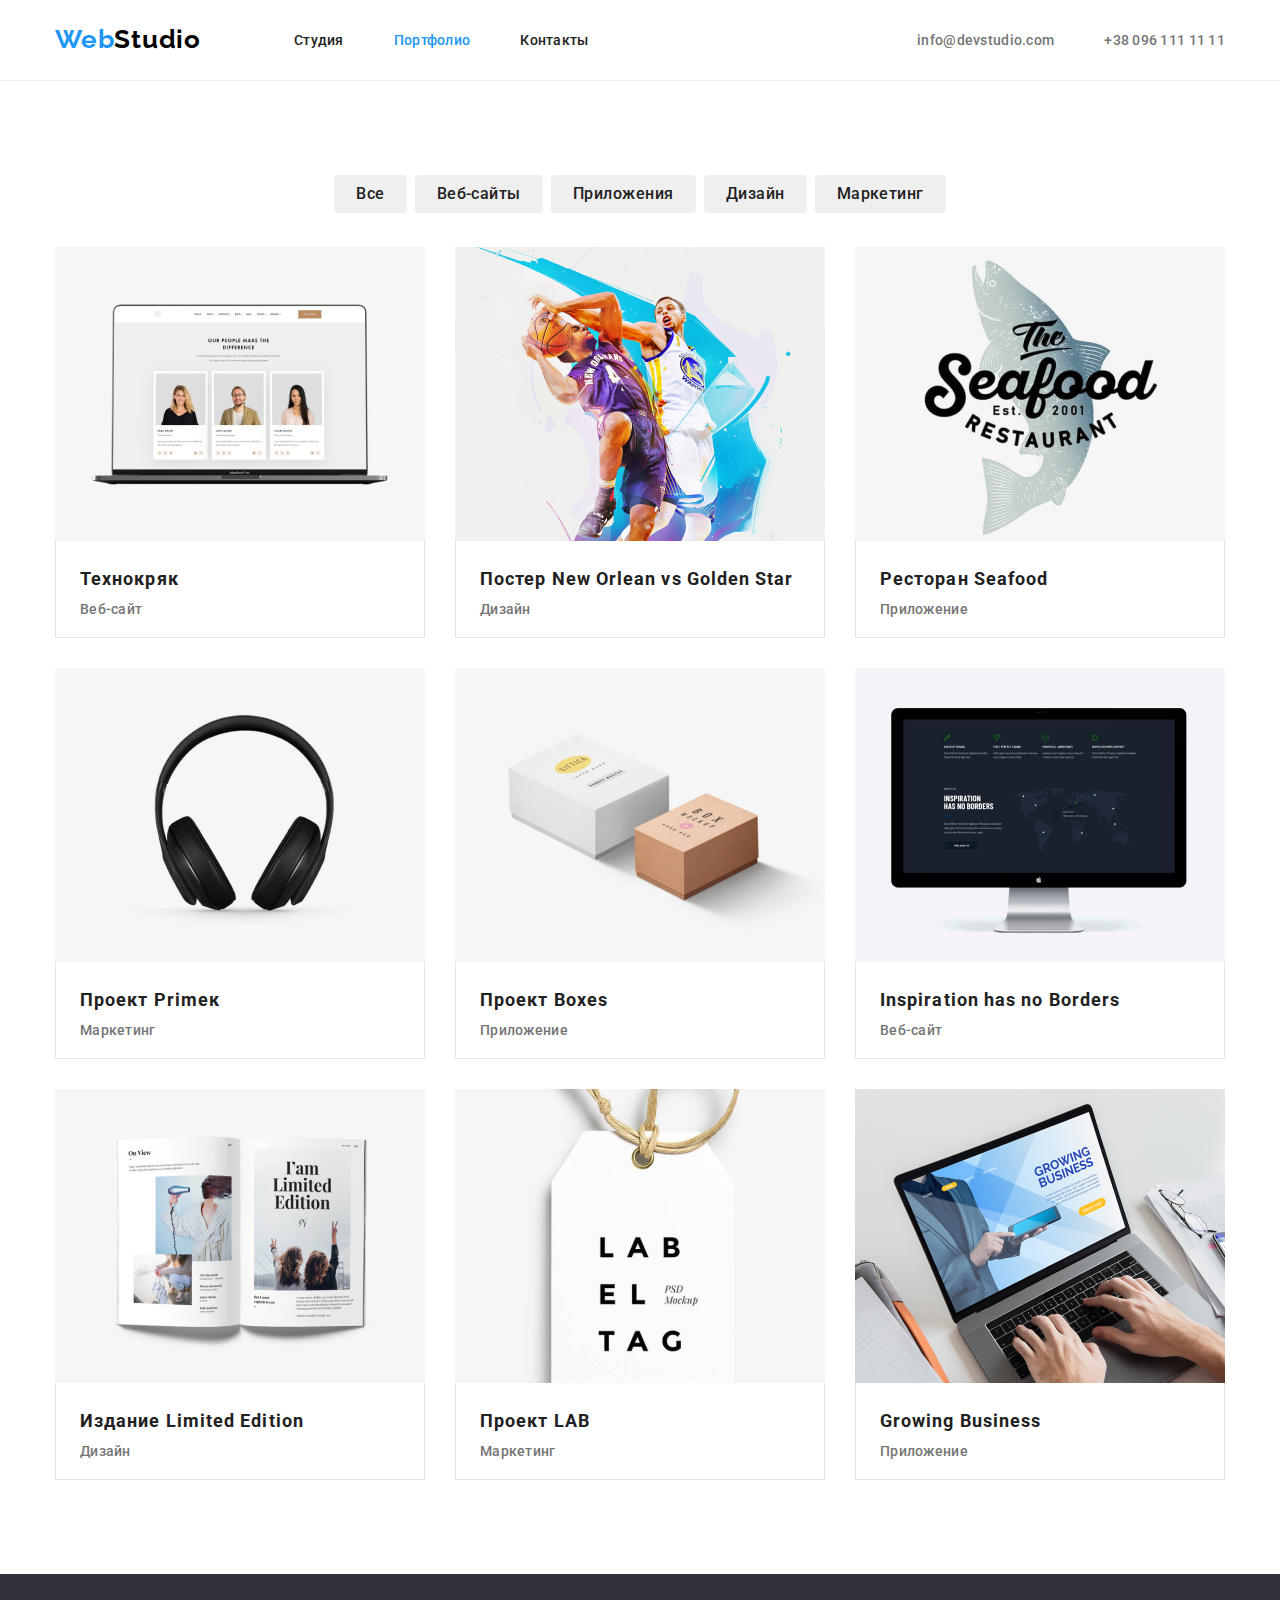
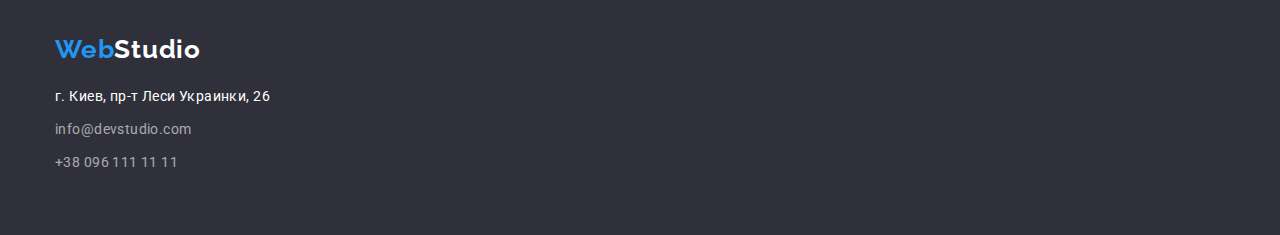
==== portfolio.html @ e69cb71b "ДЗ_4_header" ====
<!DOCTYPE html>
<html lang="ru">
  <head>
    <meta charset="UTF-8" />
    <meta name="viewport" content="width=device-width, initial-scale=1.0" />
    <title>WebStudio</title>
    <!--1-внешняя сылка на нормализацию стилей -->
    <link rel="stylesheet"
    href=https://cdnjs.cloudflare.com/ajax/libs/modern-normalize/1.0.0/modern-normalize.css>
    <!--2-внешняя ссылка на стили шрифтов Google-->
    <link rel="preconnect" href="https://fonts.gstatic.com" />
    <link
      href="https://fonts.googleapis.com/css2?family=Raleway:wght@700&family=Roboto:wght@400;500;700;900&display=swap"
      rel="stylesheet"
    />
    <!--3-ссылка на таблицы стилей в даном проекте-->
    <link rel="stylesheet" href="./css/styles.css" />
  </head>
  <body>
      <header class="header">
			<div class="container"><a class="logo" href="/"><span>Web</span>Studio</a>
        <nav class="navigation">
          <ul class="site-nav">
            <li class="list-site">
              <a class="nav" href="./index.html">Студия</a>
            </li>
            <li class="list-site">
              <a class="nav is-current" href="#">Портфолио</a>
            </li>
            <li class="list-site">
              <a class="nav" href="#">Контакты</a>
            </li>
          </ul>
        </nav>
        <ul class="adress-header">
          <li>
            <a class="nav-mail" href="mailto:info@devstudio.com"
              >info@devstudio.com</a
            >
          </li>
          <li>
            <address>
              <a class="nav-phone" href="tel:+380961111111"
                >+38 096 111 11 11</a
              >
            </address>
          </li>
        </ul></div>
        
      </header>
      <main>
        <!-- секция единственная -->
        <section class="total">
 <!-- КНОПКИ -->
          <div class="items">
            <ul class="butons">
              <li class="button-item">
                <button class="btn" type="button">Все</button>
              </li>
              <li class="button-item">
                <button class="btn" type="button">Веб-сайты</button>
              </li>
              <li class="button-item">
                <button class="btn" type="button">Приложения</button>
              </li>
              <li class="button-item">
                <button class="btn" type="button">Дизайн</button>
              </li>
              <li class="button-item">
                <button class="btn" type="button">Маркетинг</button>
              </li>
            </ul>
			 </div>
			 
			  <div class="container">
<h1 class="visually-hiden">Наши работы</h1>
          <!-- КАРТОЧКИ -->
          <ul class="article">
            <li class="article-item">
              <img
                class="article-img"
                src="./imaiges-portfolio/технокряк.jpg"
                alt="Ноутбук с открытым сайтом"
                width="370"
                height="294"
				  />
				  <div class="item">
              <h2 class="article-caption">Технокряк</h2>
              <p class="text">Веб-сайт</p></div>
            </li>
            <li class="article-item">
              <img
                class="article-img"
                src="./imaiges-portfolio/постер.jpg"
                alt="Два соперника играют в баскетбол"
                width="370"
                height="294"
				  />
				  <div class="item">
              <h2 class="article-caption">Постер New Orlean vs Golden Star</h2>
				  <p class="text">Дизайн</p>
				</div>
            </li>
            <li class="article-item">
              <img
                class="article-img"
                src="./imaiges-portfolio/ресторан.jpg"
                alt="Эмблема ресторана"
                width="370"
                height="294"
				  />
				  <div class="item">
              <h2 class="article-caption">Ресторан Seafood</h2>
				  <p class="text">Приложение</p>
				</div>
            </li>
            <li class="article-item">
              <img
                class="article-img"
                src="./imaiges-portfolio/prime.jpg"
                alt="Беспроводные наушники"
                width="370"
                height="294"
				  />
				  <div class="item">
              <h2 class="article-caption">Проект Primeк</h2>
				  <p class="text">Маркетинг</p>
				</div>
            </li>
            <li class="article-item">
              <img
                class="article-img"
                src="./imaiges-portfolio/boxes.jpg"
                alt="Две коробки"
                width="370"
                height="294"
				  />
				  <div class="item">
              <h2 class="article-caption">Проект Boxes</h2>
              <p class="text">Приложение</p></div>
            </li>
            <li class="article-item">
              <img
                class="article-img"
                src="./imaiges-portfolio/no-Borders.jpg"
                alt="Монитор компьютера"
                width="370"
                height="294"
              /><div class="item">
              <h2 class="article-caption">Inspiration has no Borders</h2>
              <p class="text">Веб-сайт</p></div>
            </li>
            <li class="article-item">
              <img
                class="article-img"
                src="./imaiges-portfolio/Limited-Edition.jpg"
                alt="Раскрытый журнал"
                width="370"
                height="294"
              /><div class="item">
              <h2 class="article-caption">Издание Limited Edition</h2>
              <p class="text">Дизайн</p></div>
            </li>
            <li class="article-item">
              <img
                class="article-img"
                src="./imaiges-portfolio/LAB.png"
                alt="Бирка проекта"
                width="370"
                height="294"
              /><div class="item">
              <h2 class="article-caption">Проект LAB</h2>
              <p class="text">Маркетинг</p></div>
            </li>
            <li class="article-item">
              <img
                class="article-img"
                src="./imaiges-portfolio/Growing-Business.jpg"
                alt="Ноутбук с заглавной страницей сайта"
                width="370"
                height="294"
              /><div class="item">
              <h2 class="article-caption">Growing Business</h2>
              <p class="text">Приложение</p></div>
            </li>
          </ul>
			  </div>
          
        </section>
      </main>
      <footer>
			<div class="container"><a class="logo-footer" href="/"><span>Web</span>Studio</a>
        <address class="footer">
          <p class="text-footer">г. Киев, пр-т Леси Украинки, 26</p>
          <p class="footer-mail">info@devstudio.com</p>
          <p class="footer-phone">+38 096 111 11 11</p>
        </address></div>
        
      </footer>
    </div>
  </body>
</html>
---- css/styles.css ----
/*-----------Переменные цвета---*/
:root {
  --accent-color: #2196f3;
  --text-color: #757575;
  --basic-color: #212121;
  --active-color: #ffffff;
  --hero-color: #2f303a;
}
/*-шрифт на все кроме ссылок и кнопок*/
body {
  /* max-width: 1600px; */
  font-family: Roboto, sans-serif;
  font-style: normal;
  font-size: 14px;
  font-weight: 500;
  line-height: 1.142;
  letter-spacing: 0.02em;
  text-align: left;
}
/*- обнуляем отступы*/
*,
*::before,
*::after {
  margin: 0;
  padding: 0;
}
img {
  display: block;
}

/*убираем декор у ссылок и у списков*/
a {
  text-decoration: none;
  color: var(--basic-color);
}
li {
  list-style-type: none;
}
/* контейнер для всех секций */
.container {
  width: 1200px;
  padding-left: 15px;
  padding-right: 15px;
  margin: 0 auto;
}
/* ---ШАПКА----*/
.header {
  border-bottom: 1px solid #ececec;
  padding-top: 24px;
  padding-bottom: 25px;
}
.header .container {
  display: flex;
  align-items: center;
}
.logo {
  margin-right: 93px;
}
.navigation {
  display: flex;
  align-items: center;
}

.site-nav {
  display: flex;
  align-items: center;
}
.list-site:not(:last-child) {
  margin-right: 50px;
}

.adress-header {
  display: flex;
  align-items: center;
  margin-left: auto;
}
.mail-header,
.phone-header {
  display: flex;
  align-items: center;
}
.mail-icon {
  display: block;
  margin-right: 10px;
  cursor: pointer;
}
.mail-header:focus > .mail-icon,
.mail-header:hover > .mail-icon {
  background-color: var(--accent-color);
}
.nav-mail {
  display: flex;
  align-items: center;
}
.phone-icon {
  display: block;
  margin-right: 10px;
  cursor: pointer;
}
.phone-header:hover > .phone-icon,
.phone-header:focus > .phone-icon {
  background-color: var(--accent-color);
}
/* .mail-header::before{
	content:"";
	display: flex;
	background-image: url(../imaiges-svg/envelope.svg);
	width: 16px;height: 12px;
	margin-right: 10px;
	background-size:cover;
	background-repeat: no-repeat;
}
.phone-header::before{	content:"";
	display: flex;
	background-image: url(../imaiges-svg/smartphone.svg);
	width: 10px;height: 16px;
	margin-right: 10px;
	background-size:cover;
	background-repeat: no-repeat;}

.mail-header:hover:before,
.mail-header:focus:before{background-color:var(--accent-color);} */

.nav-mail {
  margin-right: 50px;
}

.logo {
  font-family: Raleway, sans-serif;
  font-style: normal;
  font-weight: 700;
  font-size: 26px;
  line-height: 1.192;
  letter-spacing: 0.03em;
  color: #000000;
}
.logo-footer {
  font-family: Raleway, sans-serif;
  font-style: normal;
  font-weight: 700;
  font-size: 26px;
  line-height: 1.192;
  letter-spacing: 0.03em;
  color: var(--active-color);
}
span {
  color: var(--accent-color);
}
.nav.is-current {
  color: var(--accent-color);
}
.nav:hover,
.nav:focus {
  color: var(--accent-color);
}
.nav-mail,
.nav-phone {
  font-style: normal;
  color: var(--text-color);
}
.nav-mail:hover {
  color: var(--accent-color);
}
.nav-mail:focus {
  color: var(--accent-color);
}
.nav-phone:hover {
  color: var(--accent-color);
}
.nav-phone:focus {
  color: var(--accent-color);
}
/*--секция 1 ГЕРОЙ--*/
.hero {
  background-color: var(--hero-color);
  height: 600px;
  text-align: center;
  padding-top: 200px;
  padding-bottom: 200px;
}
.hero-title {
  font-weight: 900;
  font-size: 44px;
  line-height: 1.363;
  letter-spacing: 0.06em;
  text-transform: uppercase;
  color: var(--active-color);
  min-width: 696px;
  padding-bottom: 30px;
}
.btn-hero {
  border: 0;
  padding: 10px 32px;
  min-width: 73px;
  font-weight: 700;
  font-size: 16px;
  line-height: 1.875;
  letter-spacing: 0.06em;
  color: var(--active-color);
  background-color: var(--accent-color);
  border-radius: 4px;
  cursor: pointer;
}
/*--секция 2 список--*/
/* ----------прячем заголовок---------- */
.visually-hiden {
  position: absolute;
  clip: rect(0 0 0 0);
  width: 1px;
  height: 1px;
  margin: -1px;
}
.list {
  display: flex;
  align-items: center;
  padding-top: 94px;
  padding-bottom: 94px;
}
.list-article {
  display: flex;
}
.list-item:not(:last-child) {
  margin-right: 30px;
}
.list-item {
  width: 270px;
  height: 101px;
}
.list-caption {
  font-weight: 700;
  font-size: 14px;
  letter-spacing: 0.03em;
  text-transform: uppercase;
  color: var(--basic-color);
  margin-bottom: 10px;
}
.text-list {
  font-style: normal;
  font-weight: 400;
  font-size: 14px;
  line-height: 1.714;
  letter-spacing: 0.03em;
  color: var(--text-color);
}
/*--секция 3 --*/
.work {
  padding-bottom: 94px;
}
.work-list {
  display: flex;
  align-items: center;
}
.work-img:not(:last-child) {
  margin-right: 30px;
}

.work-caption,
.command-caption {
  font-style: normal;
  font-weight: 700;
  font-size: 36px;
  line-height: 1.166;
  text-align: center;
  letter-spacing: 0.03em;
  color: var(--basic-color);
  margin-bottom: 50px;
}
/* ------секция 4--------------- */
.command {
  padding-bottom: 94px;
  padding-top: 94px;
  background-color: #f5f4fa;
}
.command-list {
  display: flex;
  align-items: center;
  text-align: center;
}
.command-article:not(:last-child) {
  margin-right: 30px;
}
.command-subject {
  font-weight: 500;
  font-size: 16px;
  line-height: 1.187;
  text-align: center;
  letter-spacing: 0.03em;
  color: var(--basic-color);
  margin-top: 30px;
  margin-bottom: 10px;
}
.command-text {
  font-style: normal;
  font-weight: 400l;
  font-size: 16px;
  line-height: 1.187;
  text-align: center;
  letter-spacing: 0.03em;
  color: var(--text-color);
}
/*--footer--*/
footer {
  display: block;
  background-color: var(--hero-color);
  padding-bottom: 60px;
  padding-top: 60px;
  margin: 0 auto;
}
.logo-footer {
  display: block;
  margin-bottom: 20px;
}
.text-footer {
  font-style: normal;
  font-weight: 400;
  font-size: 14px;
  line-height: 1.714;
  letter-spacing: 0.03em;
  color: var(--active-color);
  margin-bottom: 9px;
}
.footer-mail,
.footer-phone {
  font-style: normal;
  font-weight: 400;
  font-size: 14px;
  line-height: 1.714;
  letter-spacing: 0.03em;
  color: rgba(255, 255, 255, 0.6);
}
.footer-mail {
  margin-bottom: 9px;
}
/* СТИЛИ ДЛЯ ПОРТФОЛИО */
/* --------кнопки--------- */
.total {
  align-items: center;
  padding-top: 94px;
  padding-bottom: 94px;
}
.items {
  margin-bottom: 34px;
}

.butons {
  display: flex;
  justify-content: center;
  align-items: flex-start;
}
.button-item:not(:last-child) {
  margin-right: 8px;
}
.btn {
  border: 0;
  font-size: 16px;
  font-weight: 500;
  line-height: 1.625;
  letter-spacing: 0.03em;
  color: var(--basic-color);
  padding: 6px 22px;
  height: 38px;
  border-radius: 4px;
  cursor: pointer;
}
.btn:hover,
.btn:focus {
  color: var(--active-color);
  background-color: var(--accent-color);
}
/* ------карточки----------- */
.article {
  display: flex;
  flex-wrap: wrap;
  margin-top: -30px;
  margin-left: -30px;
}
.article-item {
  margin-left: 30px;
  margin-top: 30px;
  flex-basis: calc(100% / 3-33px);
}
.item {
  padding: 20px 24px;
  border: 1px solid #eae2e2;
  border-top: none;
}
.article-caption {
  font-weight: 700;
  font-size: 18px;
  line-height: 2;
  letter-spacing: 0.06em;
  color: var(--basic-color);
  padding-bottom: 4px;
}
.text {
  color: var(--text-color);
}
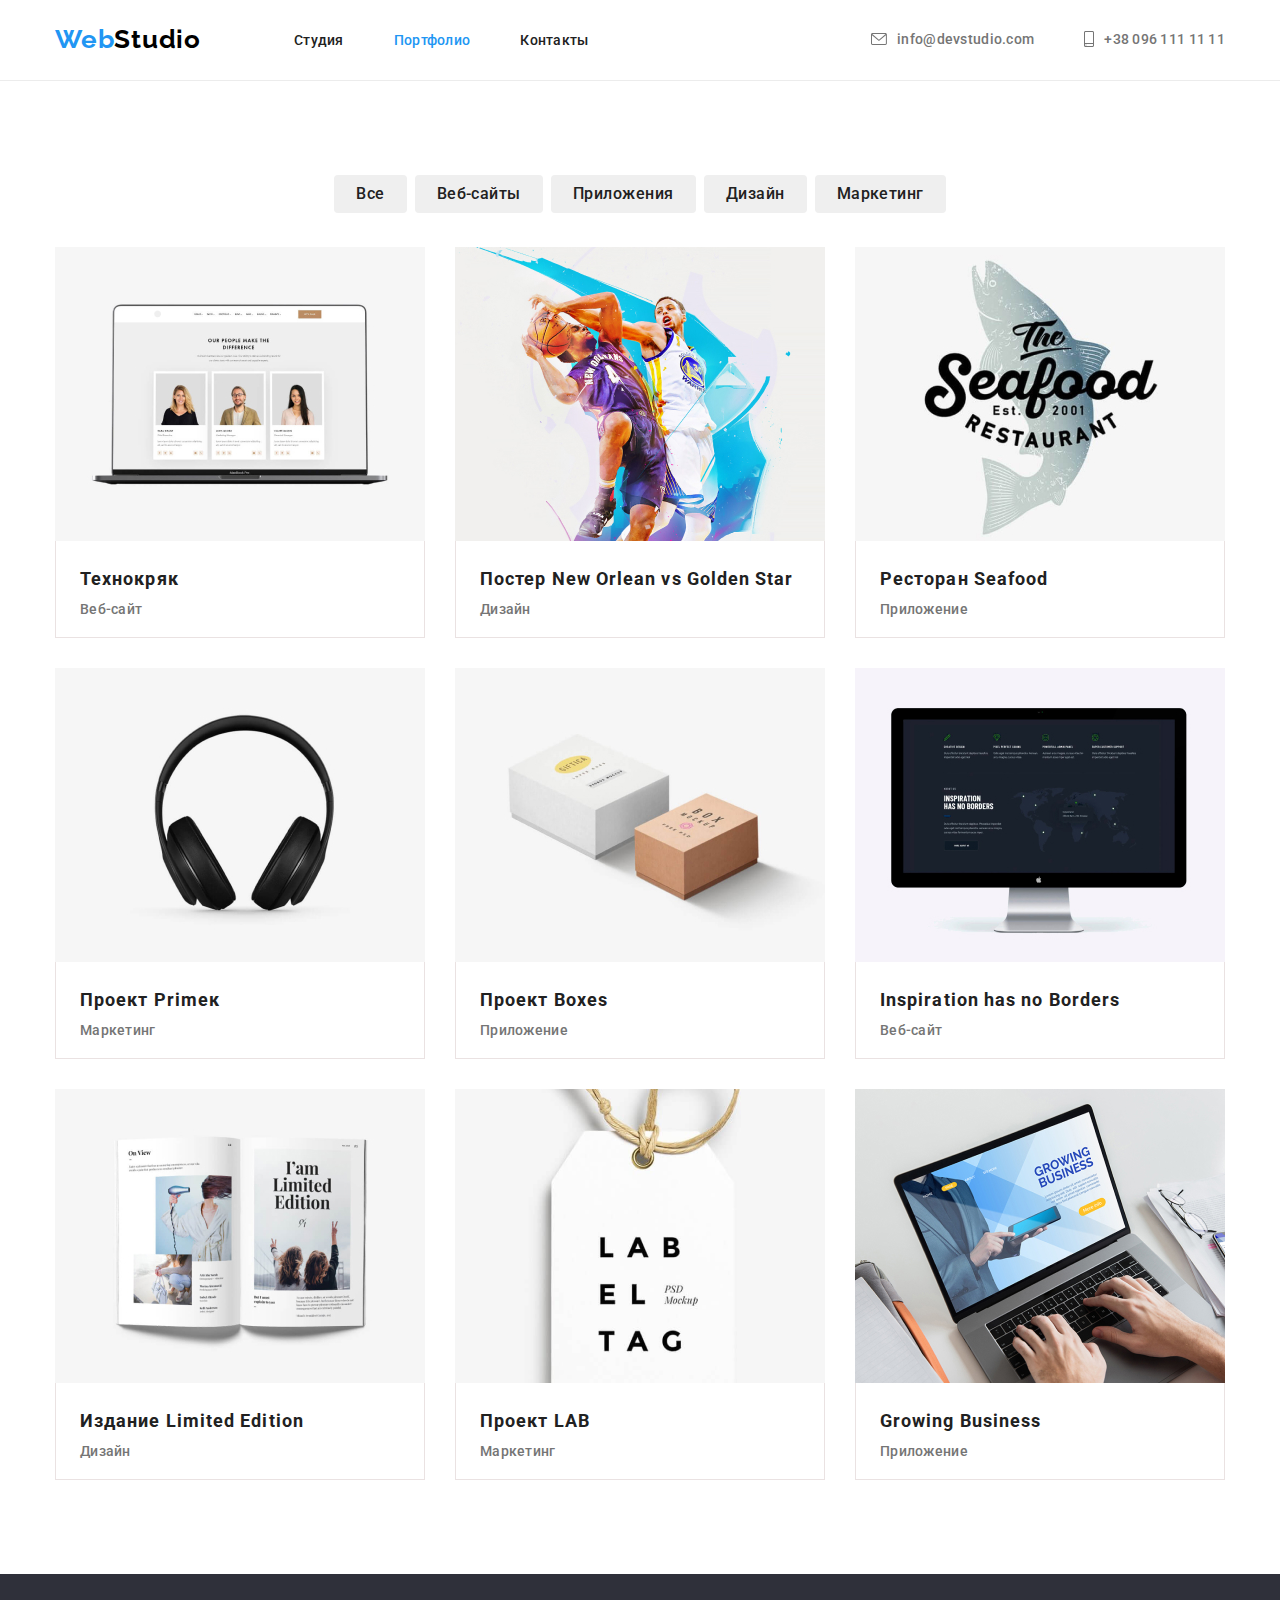
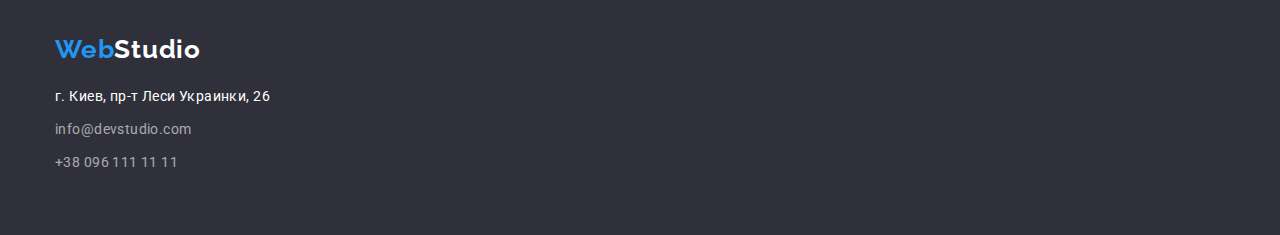
==== commit 5ee44392: "ДЗ-4 Остался футер" ====
--- a/portfolio.html
+++ b/portfolio.html
@@ -32,16 +32,18 @@
             </li>
           </ul>
         </nav>
-        <ul class="adress-header">
-          <li>
-            <a class="nav-mail" href="mailto:info@devstudio.com"
-              >info@devstudio.com</a
+       <ul class="adress-header">
+          <li class="mail-header">
+				 <svg class="mail-icon" width="16" height="12"><use href="../sprite/sprite.svg#icon-envelope"></use></svg>
+            <a class="nav-mail" href="mailto:info@devstudio.com">
+              info@devstudio.com</a
             >
           </li>
-          <li>
+          <li class="phone-header">
+				 <svg class="phone-icon" width="10" height="16"><use href="../sprite/sprite.svg#icon-smartphone"></use></svg>
             <address>
-              <a class="nav-phone" href="tel:+380961111111"
-                >+38 096 111 11 11</a
+              <a class="nav-phone" href="tel:+380961111111">
+                +38 096 111 11 11</a
               >
             </address>
           </li>
--- a/css/styles.css
+++ b/css/styles.css
@@ -79,47 +79,29 @@
   display: flex;
   align-items: center;
 }
-.mail-icon {
+.mail-icon,
+.phone-icon {
+  fill: var(--text-color);
   display: block;
   margin-right: 10px;
   cursor: pointer;
 }
-.mail-header:focus > .mail-icon,
-.mail-header:hover > .mail-icon {
-  background-color: var(--accent-color);
-}
-.nav-mail {
-  display: flex;
-  align-items: center;
-}
-.phone-icon {
-  display: block;
-  margin-right: 10px;
-  cursor: pointer;
+.mail-header:focus .nav-mail,
+.mail-header:hover .nav-mail {
+  color: var(--accent-color);
+}
+.phone-header:hover .nav-phone,
+.phone-header:focus .nav-phone {
+  color: var(--accent-color);
+}
+.mail-header:focus .mail-icon,
+.mail-header:hover .mail-icon {
+  fill: var(--accent-color);
 }
 .phone-header:hover > .phone-icon,
 .phone-header:focus > .phone-icon {
-  background-color: var(--accent-color);
-}
-/* .mail-header::before{
-	content:"";
-	display: flex;
-	background-image: url(../imaiges-svg/envelope.svg);
-	width: 16px;height: 12px;
-	margin-right: 10px;
-	background-size:cover;
-	background-repeat: no-repeat;
-}
-.phone-header::before{	content:"";
-	display: flex;
-	background-image: url(../imaiges-svg/smartphone.svg);
-	width: 10px;height: 16px;
-	margin-right: 10px;
-	background-size:cover;
-	background-repeat: no-repeat;}
-
-.mail-header:hover:before,
-.mail-header:focus:before{background-color:var(--accent-color);} */
+  fill: var(--accent-color);
+}
 
 .nav-mail {
   margin-right: 50px;
@@ -158,26 +140,29 @@
   font-style: normal;
   color: var(--text-color);
 }
-.nav-mail:hover {
-  color: var(--accent-color);
-}
-.nav-mail:focus {
-  color: var(--accent-color);
-}
-.nav-phone:hover {
-  color: var(--accent-color);
-}
-.nav-phone:focus {
-  color: var(--accent-color);
-}
+
 /*--секция 1 ГЕРОЙ--*/
+
 .hero {
   background-color: var(--hero-color);
   height: 600px;
   text-align: center;
+  padding-top: 0px;
+  padding-bottom: 0px;
+}
+.hero {
+  height: 600px;
   padding-top: 200px;
   padding-bottom: 200px;
-}
+  background-image: linear-gradient(
+      rgba(47, 48, 58, 0.4),
+      rgba(47, 48, 58, 0.4)
+    ),
+    url(../imaiges/hero.jpg);
+  background-repeat: no-repeat;
+  background-size: cover;
+}
+
 .hero-title {
   font-weight: 900;
   font-size: 44px;
@@ -213,7 +198,7 @@
 .list {
   display: flex;
   align-items: center;
-  padding-top: 94px;
+  /* padding-top: 94px; */
   padding-bottom: 94px;
 }
 .list-article {
@@ -224,7 +209,40 @@
 }
 .list-item {
   width: 270px;
-  height: 101px;
+}
+.list-item::before {
+  content: "";
+  display: block;
+  background-color: #f5f4fa;
+  width: 270px;
+  height: 120px;
+  margin-top: 94px;
+  margin-bottom: 30px;
+}
+.antenna::before {
+  background-image: url(../imaiges-svg/antenna-1.svg);
+  background-size: 70px;
+  background-repeat: no-repeat;
+  background-position: center;
+}
+.diagram::before {
+  background-image: url(../imaiges-svg/diagram-1.svg);
+  background-size: 70px;
+  background-repeat: no-repeat;
+  background-position: center;
+}
+.astronaut::before {
+  background-image: url(../imaiges-svg/astronaut-1.svg);
+  background-size: 70px;
+  background-repeat: no-repeat;
+  background-position: center;
+}
+
+.clock::before {
+  background-image: url(../imaiges-svg/clock-1.svg);
+  background-size: 70px;
+  background-repeat: no-repeat;
+  background-position: center;
 }
 .list-caption {
   font-weight: 700;
@@ -276,9 +294,45 @@
   align-items: center;
   text-align: center;
 }
+.social-list {
+  display: flex;
+  justify-content: center;
+  margin-top: 16px;
+  margin-bottom: 30px;
+}
+.social-link {
+  display: flex;
+  justify-content: center;
+  align-items: center;
+  width: 44px;
+  height: 44px;
+  background-color: var(--active-color);
+  border-radius: 50%;
+  margin-right: 10px;
+}
+/* ДИНАМИКА ЦВЕТА ССЫЛКИ И КАРТИНКИ */
+.social-link:focus,
+.social-link:hover {
+  background-color: var(--accent-color);
+}
+.social-link:focus .social-icon,
+.social-link:hover .social-icon {
+  fill: var(--active-color);
+}
+/* -------------------------- */
+.social-icon {
+  width: 20px;
+  height: 20px;
+  fill: #afb1b8;
+}
 .command-article:not(:last-child) {
   margin-right: 30px;
 }
+/* из макета правильно не вставляется   */
+/* .command-article {
+  box-shadow: 0px 4px 4px 0px #000000 25;
+} */
+
 .command-subject {
   font-weight: 500;
   font-size: 16px;
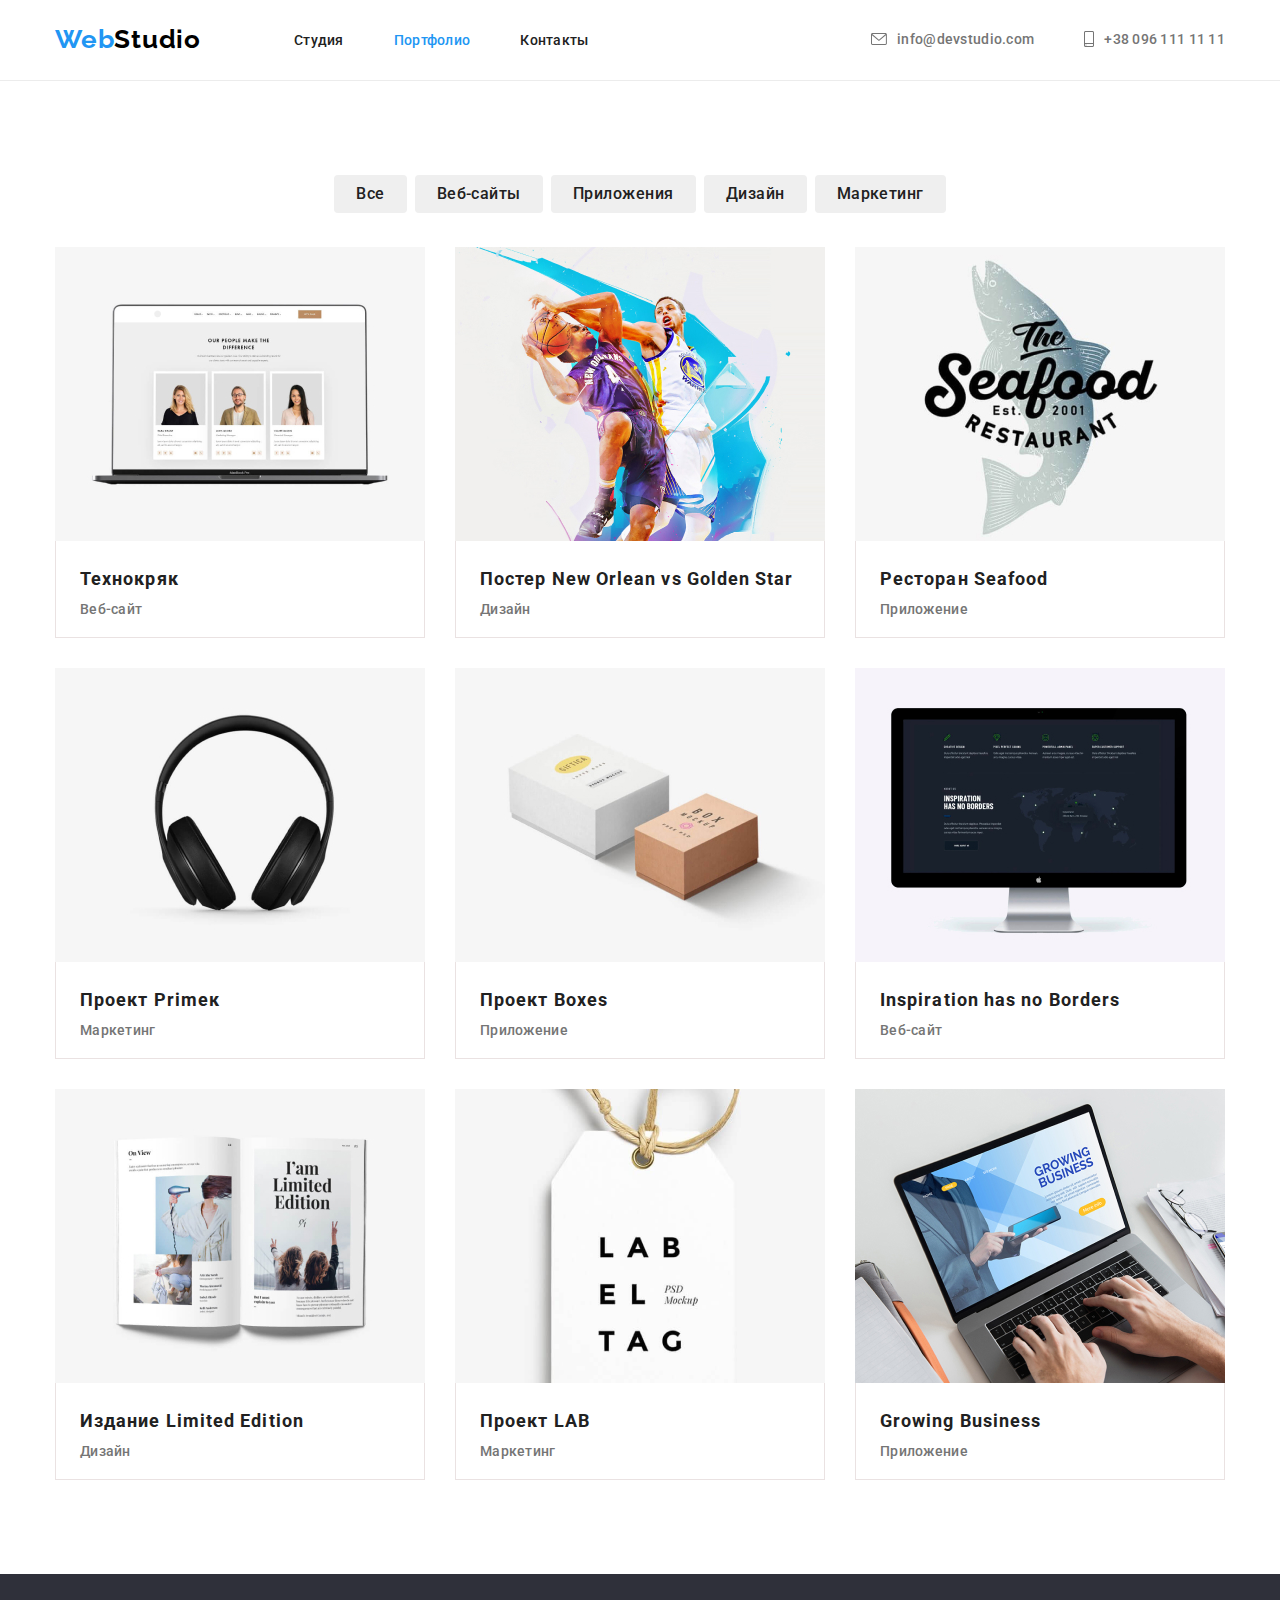
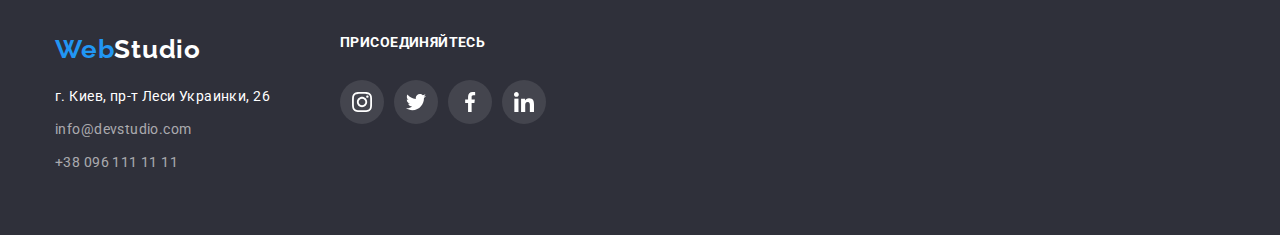
==== commit ec54df67: "ДЗ-4" ====
--- a/portfolio.html
+++ b/portfolio.html
@@ -189,16 +189,43 @@
 			  </div>
           
         </section>
-      </main>
-      <footer>
-			<div class="container"><a class="logo-footer" href="/"><span>Web</span>Studio</a>
+		</main>
+		      <footer>
+			<div class="container footer">
+				<div class="left">
+					<a class="logo-footer" href="/"><span>Web</span>Studio</a>
         <address class="footer">
           <p class="text-footer">г. Киев, пр-т Леси Украинки, 26</p>
           <p class="footer-mail">info@devstudio.com</p>
           <p class="footer-phone">+38 096 111 11 11</p>
-        </address></div>
-        
+		  </address></div>
+		      <div class="right">
+					<p class="title-right">ПРИСОЕДИНЯЙТЕСЬ</p>
+						<ul class="icons-right">
+						<li class="icon">
+							<a class="link-right" href="">
+								<svg class="icon-right"><use href="./sprite/sprite.svg#icon-instagram-2"></use></svg>
+							</a>
+						</li>
+						<li class="icon">
+							<a class="link-right" href="">
+								<svg class="icon-right"><use href="./sprite/sprite.svg#icon-twitter-1"></use></svg>
+							</a>
+						</li>
+						<li class="icon">
+							<a class="link-right" href="">
+								<svg class="icon-right"><use href="./sprite/sprite.svg#icon-facebook-1"></use></svg>
+							</a>
+						</li>
+						<li class="icon">
+							<a class="link-right" href="">
+								<svg class="icon-right"><use href="./sprite/sprite.svg#icon-linkedin-1"></use></svg>
+							</a>
+						</li>
+					</ul> 
+				</div>
+				</div>
       </footer>
-    </div>
+	 </div>
   </body>
 </html>
--- a/css/styles.css
+++ b/css/styles.css
@@ -198,7 +198,6 @@
 .list {
   display: flex;
   align-items: center;
-  /* padding-top: 94px; */
   padding-bottom: 94px;
 }
 .list-article {
@@ -285,7 +284,7 @@
 }
 /* ------секция 4--------------- */
 .command {
-  padding-bottom: 94px;
+  /* padding-bottom: 94px; */
   padding-top: 94px;
   background-color: #f5f4fa;
 }
@@ -351,6 +350,84 @@
   text-align: center;
   letter-spacing: 0.03em;
   color: var(--text-color);
+}
+/*  СЕКЦИЯ 5  КЛИЕНТЫ */
+.clients {
+  padding-top: 94px;
+  padding-bottom: 94px;
+}
+.clients-list {
+  display: flex;
+  justify-content: space-between;
+}
+.client-link {
+  display: flex;
+  justify-content: center;
+  align-items: center;
+  width: 170px;
+  height: 90px;
+  background-color: var(--active-color);
+  border-radius: 3%;
+  border: 1px solid #afb1b8;
+}
+.client-icon.logo-1 {
+  width: 44px;
+  height: 49px;
+  fill: #afb1b8;
+}
+.client-icon.logo-2 {
+  width: 40px;
+  height: 52px;
+  fill: #afb1b8;
+}
+.client-icon.logo-3 {
+  width: 41px;
+  height: 42px;
+  fill: #afb1b8;
+}
+.client-icon.logo-4 {
+  width: 80px;
+  height: 42px;
+  fill: #afb1b8;
+}
+.client-icon.logo-5 {
+  width: 59px;
+  height: 47px;
+  fill: #afb1b8;
+}
+.client-icon.logo-6 {
+  width: 88px;
+  height: 45px;
+  fill: #afb1b8;
+}
+/* ДИНАМИКА ЦВЕТА ССЫЛКИ И КАРТИНКИ */
+.client-link:focus,
+.client-link:hover {
+  border-color: var(--accent-color);
+}
+.client-link:focus .client-icon.logo-1,
+.client-link:hover .client-icon.logo-1 {
+  fill: var(--accent-color);
+}
+.client-link:focus .client-icon.logo-2,
+.client-link:hover .client-icon.logo-2 {
+  fill: var(--accent-color);
+}
+.client-link:focus .client-icon.logo-3,
+.client-link:hover .client-icon.logo-3 {
+  fill: var(--accent-color);
+}
+.client-link:focus .client-icon.logo-4,
+.client-link:hover .client-icon.logo-4 {
+  fill: var(--accent-color);
+}
+.client-link:focus .client-icon.logo-5,
+.client-link:hover .client-icon.logo-5 {
+  fill: var(--accent-color);
+}
+.client-link:focus .client-icon.logo-6,
+.client-link:hover .client-icon.logo-6 {
+  fill: var(--accent-color);
 }
 /*--footer--*/
 footer {
@@ -360,6 +437,41 @@
   padding-top: 60px;
   margin: 0 auto;
 }
+.container.footer {
+  display: flex;
+}
+.left {
+  margin-right: 70px;
+}
+.right {
+  display: block;
+}
+.icons-right {
+  display: flex;
+  justify-content: space-between;
+}
+.icon:not(:last-child) {
+  margin-right: 10px;
+}
+.link-right:hover,
+.link-right:focus {
+  background-color: var(--accent-color);
+}
+.link-right {
+  display: flex;
+  align-items: center;
+  justify-content: center;
+  width: 44px;
+  height: 44px;
+  border-radius: 50%;
+  background-color: rgb(255, 255, 255, 0.1);
+}
+.icon-right {
+  fill: var(--active-color);
+  width: 20px;
+  height: 20px;
+}
+
 .logo-footer {
   display: block;
   margin-bottom: 20px;
@@ -385,6 +497,17 @@
 .footer-mail {
   margin-bottom: 9px;
 }
+.title-right {
+  font-family: Roboto;
+  font-style: normal;
+  font-weight: bold;
+  font-size: 14px;
+  line-height: 16px;
+  letter-spacing: 0.03em;
+  color: var(--active-color);
+  margin-bottom: 30px;
+}
+
 /* СТИЛИ ДЛЯ ПОРТФОЛИО */
 /* --------кнопки--------- */
 .total {
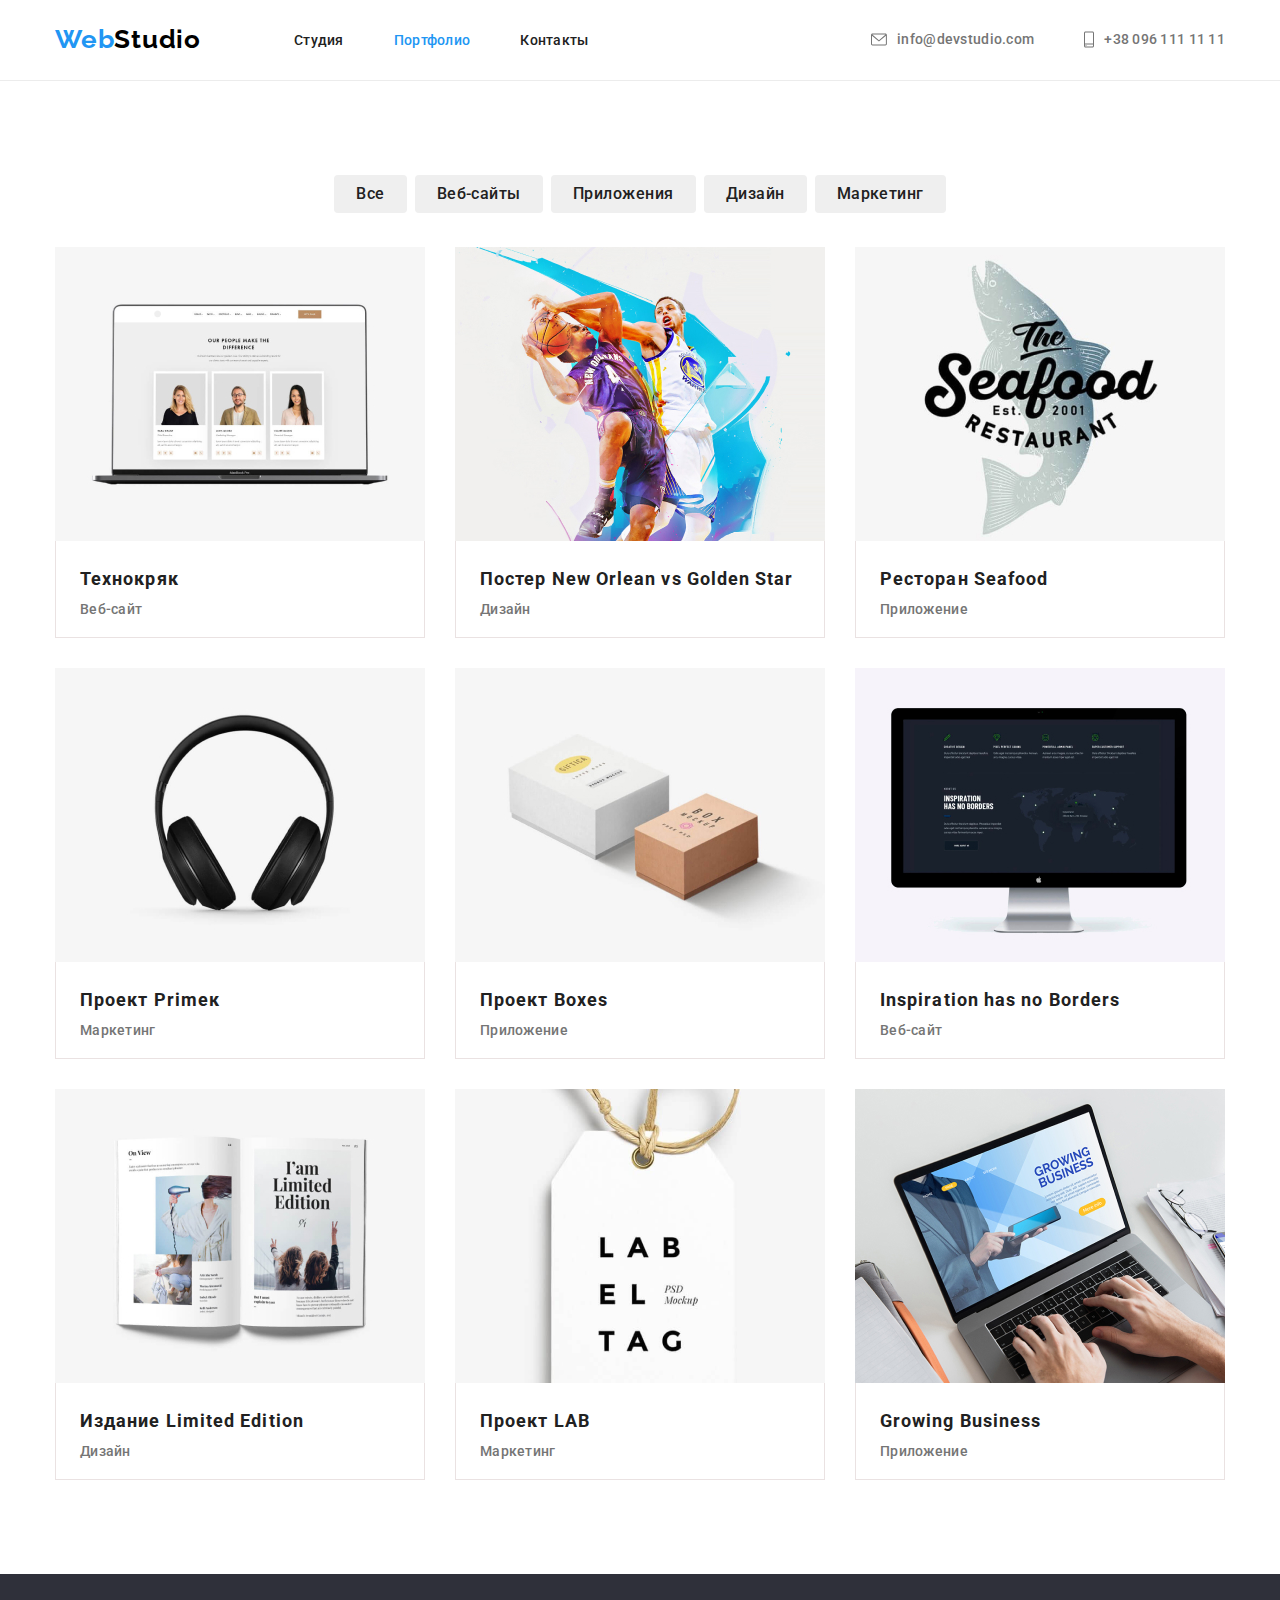
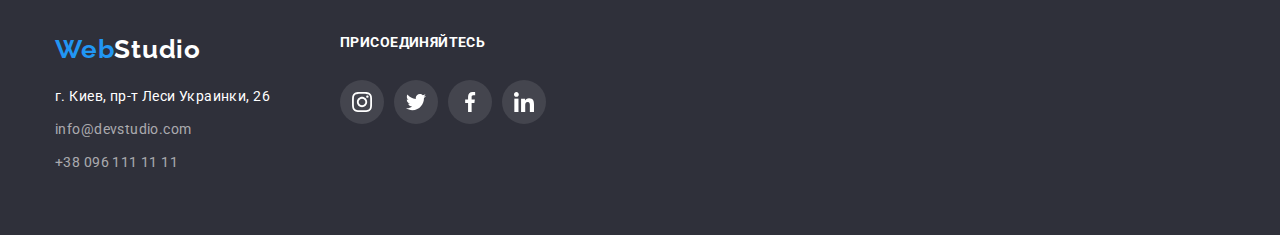
==== commit e3a40e4a: "ДЗ-4" ====
--- a/portfolio.html
+++ b/portfolio.html
@@ -34,18 +34,13 @@
         </nav>
        <ul class="adress-header">
           <li class="mail-header">
-				 <svg class="mail-icon" width="16" height="12"><use href="../sprite/sprite.svg#icon-envelope"></use></svg>
-            <a class="nav-mail" href="mailto:info@devstudio.com">
-              info@devstudio.com</a
-            >
-          </li>
+				<a class="nav-mail" href="mailto:info@devstudio.com"> <svg class="mail-icon" width="16" height="17"><use href="./sprite/sprite.svg#icon-envelope"></use></svg> 
+					info@devstudio.com</a>
+			 </li>
           <li class="phone-header">
-				 <svg class="phone-icon" width="10" height="16"><use href="../sprite/sprite.svg#icon-smartphone"></use></svg>
-            <address>
               <a class="nav-phone" href="tel:+380961111111">
-                +38 096 111 11 11</a
-              >
-            </address>
+					   <svg class="phone-icon" width="10" height="17"><use href="./sprite/sprite.svg#icon-smartphone"></use></svg>
+                +38 096 111 11 11</a>
           </li>
         </ul></div>
         
@@ -79,7 +74,8 @@
           <!-- КАРТОЧКИ -->
           <ul class="article">
             <li class="article-item">
-              <img
+					<a href="" class="article-item-link">
+						 <img
                 class="article-img"
                 src="./imaiges-portfolio/технокряк.jpg"
                 alt="Ноутбук с открытым сайтом"
@@ -89,9 +85,11 @@
 				  <div class="item">
               <h2 class="article-caption">Технокряк</h2>
               <p class="text">Веб-сайт</p></div>
-            </li>
-            <li class="article-item">
-              <img
+					</a>
+            </li>
+            <li class="article-item">
+					<a href="" class="article-item-link">
+						 <img
                 class="article-img"
                 src="./imaiges-portfolio/постер.jpg"
                 alt="Два соперника играют в баскетбол"
@@ -102,9 +100,11 @@
               <h2 class="article-caption">Постер New Orlean vs Golden Star</h2>
 				  <p class="text">Дизайн</p>
 				</div>
-            </li>
-            <li class="article-item">
-              <img
+					</a>
+            </li>
+            <li class="article-item">
+					<a href="" class="article-item-link">
+					<img
                 class="article-img"
                 src="./imaiges-portfolio/ресторан.jpg"
                 alt="Эмблема ресторана"
@@ -114,10 +114,12 @@
 				  <div class="item">
               <h2 class="article-caption">Ресторан Seafood</h2>
 				  <p class="text">Приложение</p>
-				</div>
-            </li>
-            <li class="article-item">
-              <img
+				</div>	
+					</a>
+            </li>
+            <li class="article-item">
+					<a href="" class="article-item-link">
+						<img
                 class="article-img"
                 src="./imaiges-portfolio/prime.jpg"
                 alt="Беспроводные наушники"
@@ -128,9 +130,11 @@
               <h2 class="article-caption">Проект Primeк</h2>
 				  <p class="text">Маркетинг</p>
 				</div>
-            </li>
-            <li class="article-item">
-              <img
+					</a>
+            </li>
+            <li class="article-item">
+					<a href="" class="article-item-link">
+						<img
                 class="article-img"
                 src="./imaiges-portfolio/boxes.jpg"
                 alt="Две коробки"
@@ -140,9 +144,11 @@
 				  <div class="item">
               <h2 class="article-caption">Проект Boxes</h2>
               <p class="text">Приложение</p></div>
-            </li>
-            <li class="article-item">
-              <img
+					</a>
+            </li>
+            <li class="article-item">
+					<a href="" class="article-item-link">
+					<img
                 class="article-img"
                 src="./imaiges-portfolio/no-Borders.jpg"
                 alt="Монитор компьютера"
@@ -150,10 +156,12 @@
                 height="294"
               /><div class="item">
               <h2 class="article-caption">Inspiration has no Borders</h2>
-              <p class="text">Веб-сайт</p></div>
-            </li>
-            <li class="article-item">
-              <img
+              <p class="text">Веб-сайт</p></div>	
+					</a>
+            </li>
+            <li class="article-item">
+					<a href="" class="article-item-link">
+						<img
                 class="article-img"
                 src="./imaiges-portfolio/Limited-Edition.jpg"
                 alt="Раскрытый журнал"
@@ -162,9 +170,11 @@
               /><div class="item">
               <h2 class="article-caption">Издание Limited Edition</h2>
               <p class="text">Дизайн</p></div>
-            </li>
-            <li class="article-item">
-              <img
+					</a>
+            </li>
+            <li class="article-item">
+					<a href="" class="article-item-link">
+					 <img
                 class="article-img"
                 src="./imaiges-portfolio/LAB.png"
                 alt="Бирка проекта"
@@ -172,10 +182,12 @@
                 height="294"
               /><div class="item">
               <h2 class="article-caption">Проект LAB</h2>
-              <p class="text">Маркетинг</p></div>
-            </li>
-            <li class="article-item">
-              <img
+              <p class="text">Маркетинг</p></div>	
+					</a>
+            </li>
+            <li class="article-item">
+					<a href="" class="article-item-link">
+						 <img
                 class="article-img"
                 src="./imaiges-portfolio/Growing-Business.jpg"
                 alt="Ноутбук с заглавной страницей сайта"
@@ -184,6 +196,7 @@
               /><div class="item">
               <h2 class="article-caption">Growing Business</h2>
               <p class="text">Приложение</p></div>
+					</a>
             </li>
           </ul>
 			  </div>
--- a/css/styles.css
+++ b/css/styles.css
@@ -86,20 +86,22 @@
   margin-right: 10px;
   cursor: pointer;
 }
-.mail-header:focus .nav-mail,
-.mail-header:hover .nav-mail {
+
+.nav-mail:focus,
+.nav-mail:hover {
   color: var(--accent-color);
 }
-.phone-header:hover .nav-phone,
-.phone-header:focus .nav-phone {
+.nav-phone:focus,
+.nav-phone:hover {
   color: var(--accent-color);
 }
-.mail-header:focus .mail-icon,
-.mail-header:hover .mail-icon {
-  fill: var(--accent-color);
-}
-.phone-header:hover > .phone-icon,
-.phone-header:focus > .phone-icon {
+
+.nav-mail:focus .mail-icon,
+.nav-mail:hover .mail-icon {
+  fill: var(--accent-color);
+}
+.nav-phone:focus .phone-icon,
+.nav-phone:hover .phone-icon {
   fill: var(--accent-color);
 }
 
@@ -137,6 +139,8 @@
 }
 .nav-mail,
 .nav-phone {
+  display: flex;
+  align-items: center;
   font-style: normal;
   color: var(--text-color);
 }
@@ -284,8 +288,8 @@
 }
 /* ------секция 4--------------- */
 .command {
-  /* padding-bottom: 94px; */
   padding-top: 94px;
+  padding-bottom: 94px;
   background-color: #f5f4fa;
 }
 .command-list {
@@ -327,10 +331,9 @@
 .command-article:not(:last-child) {
   margin-right: 30px;
 }
-/* из макета правильно не вставляется   */
-/* .command-article {
-  box-shadow: 0px 4px 4px 0px #000000 25;
-} */
+.command-article {
+  background-color: var(--active-color);
+}
 
 .command-subject {
   font-weight: 500;
@@ -552,9 +555,19 @@
   margin-left: -30px;
 }
 .article-item {
+  display: block;
   margin-left: 30px;
   margin-top: 30px;
   flex-basis: calc(100% / 3-33px);
+}
+.article-item-link {
+  display: block;
+}
+
+.article-item-link:hover,
+.article-item-link:focus {
+  box-shadow: 0px 4px 4px 0px rgba(0, 0, 0, 0.25);
+  cursor: pointer;
 }
 .item {
   padding: 20px 24px;
